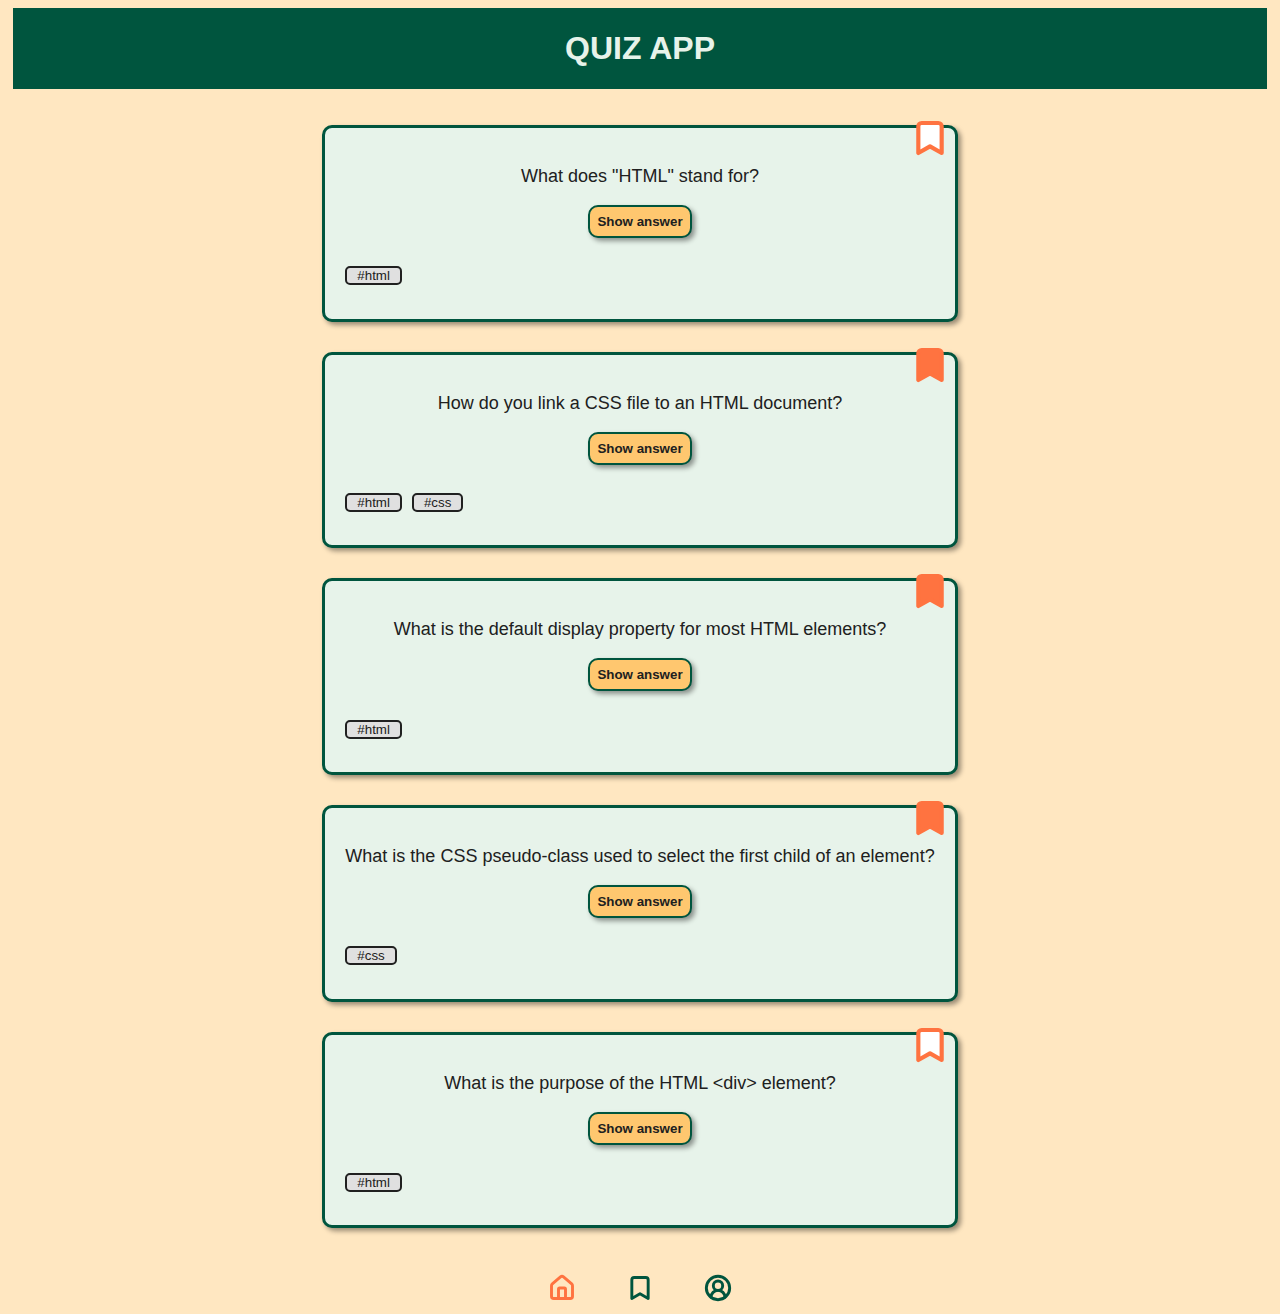
==== index.html @ 02921bba "it really works" ====
<!DOCTYPE html>
<html lang="en">
  <head>
    <meta charset="UTF-8" />
    <meta name="viewport" content="width=device-width, initial-scale=1.0" />
    <title>Recap-Project-1</title>
    <link rel="stylesheet" href="styles.css" />
  </head>
  <body>
    <header>
      <h1>Quiz App</h1>
    </header>

    <main class="main-content">
      <ul class="main-content__card-list">
        <li class="card">
          <p class="card__question">What does "HTML" stand for?</p>
          <button class="card__answer">Show answer</button>
          <p hidden class="card__solution">Hypertext Markup Language</p>
          <div class="card__tag">
            <p class="category">#html</p>
          </div>
          <svg
            class="card__bookmark"
            xmlns="http://www.w3.org/2000/svg"
            width="28"
            height="28"
            viewBox="0 0 24 24"
            fill="white"
            stroke="rgb(255, 115, 64)"
            stroke-width="2.5"
            stroke-linecap="round"
            stroke-linejoin="round"
            class="lucide lucide-bookmark"
          >
            <path d="m19 21-7-4-7 4V5a2 2 0 0 1 2-2h10a2 2 0 0 1 2 2v16z" />
          </svg>
        </li>
        <li class="card">
          <p class="card__question">
            How do you link a CSS file to an HTML document?
          </p>
          <button class="card__answer">Show answer</button>
          <p hidden class="card__solution">
            &lt;link rel="stylesheet" href="styles.css"&gt;
          </p>
          <div class="card__tag">
            <p class="category">#html</p>
            <p class="category">#css</p>
          </div>
          <svg
            class="card__bookmark"
            xmlns="http://www.w3.org/2000/svg"
            width="28"
            height="28"
            viewBox="0 0 24 24"
            fill="rgb(255, 115, 64)"
            stroke="rgb(255, 115, 64)"
            stroke-width="2.5"
            stroke-linecap="round"
            stroke-linejoin="round"
            class="lucide lucide-bookmark"
          >
            <path d="m19 21-7-4-7 4V5a2 2 0 0 1 2-2h10a2 2 0 0 1 2 2v16z" />
          </svg>
        </li>

        <li class="card">
          <p class="card__question">
            What is the default display property for most HTML elements?
          </p>
          <button class="card__answer">Show answer</button>
          <p hidden class="card__solution">block</p>
          <div class="card__tag">
            <p class="category">#html</p>
          </div>
          <svg
            class="card__bookmark"
            xmlns="http://www.w3.org/2000/svg"
            width="28"
            height="28"
            viewBox="0 0 24 24"
            fill="rgb(255, 115, 64)"
            stroke="rgb(255, 115, 64)"
            stroke-width="2.5"
            stroke-linecap="round"
            stroke-linejoin="round"
            class="lucide lucide-bookmark"
          >
            <path d="m19 21-7-4-7 4V5a2 2 0 0 1 2-2h10a2 2 0 0 1 2 2v16z" />
          </svg>
        </li>

        <li class="card">
          <p class="card__question">
            What is the CSS pseudo-class used to select the first child of an
            element?
          </p>
          <button class="card__answer">Show answer</button>
          <p hidden class="card__solution">:first-child</p>
          <div class="card__tag">
            <p class="category">#css</p>
          </div>
          <svg
            class="card__bookmark"
            xmlns="http://www.w3.org/2000/svg"
            width="28"
            height="28"
            viewBox="0 0 24 24"
            fill="rgb(255, 115, 64)"
            stroke="rgb(255, 115, 64)"
            stroke-width="2.5"
            stroke-linecap="round"
            stroke-linejoin="round"
            class="lucide lucide-bookmark"
          >
            <path d="m19 21-7-4-7 4V5a2 2 0 0 1 2-2h10a2 2 0 0 1 2 2v16z" />
          </svg>
        </li>
        <li class="card">
          <p class="card__question">
            What is the purpose of the HTML &lt;div&gt; element?
          </p>
          <button class="card__answer">Show answer</button>
          <p hidden class="card__solution">
            It is a container element used to group and style content together.
          </p>
          <div class="card__tag">
            <p class="category">#html</p>
          </div>
          <svg
            class="card__bookmark"
            xmlns="http://www.w3.org/2000/svg"
            width="28"
            height="28"
            viewBox="0 0 24 24"
            fill="white"
            stroke="rgb(255, 115, 64)"
            stroke-width="2.5"
            stroke-linecap="round"
            stroke-linejoin="round"
            class="lucide lucide-bookmark"
          >
            <path d="m19 21-7-4-7 4V5a2 2 0 0 1 2-2h10a2 2 0 0 1 2 2v16z" />
          </svg>
        </li>
      </ul>
    </main>

    <footer class="navbar">
      <a href="./index.html">
        <svg
          class="navbar__svg"
          xmlns="http://www.w3.org/2000/svg"
          width="28"
          height="28"
          viewBox="0 0 24 24"
          fill="none"
          stroke="rgb(255, 115, 64)"
          stroke-width="2.5"
          stroke-linecap="round"
          stroke-linejoin="round"
          class="lucide lucide-house"
        >
          <path d="M15 21v-8a1 1 0 0 0-1-1h-4a1 1 0 0 0-1 1v8" />
          <path
            d="M3 10a2 2 0 0 1 .709-1.528l7-5.999a2 2 0 0 1 2.582 0l7 5.999A2 2 0 0 1 21 10v9a2 2 0 0 1-2 2H5a2 2 0 0 1-2-2z"
          />
        </svg>
      </a>
      <a href="./bookmarks.html">
        <svg
          class="navbar__svg"
          xmlns="http://www.w3.org/2000/svg"
          width="28"
          height="28"
          viewBox="0 0 24 24"
          fill="none"
          stroke="#00553e"
          stroke-width="2.5"
          stroke-linecap="round"
          stroke-linejoin="round"
          class="lucide lucide-bookmark"
        >
          <path d="m19 21-7-4-7 4V5a2 2 0 0 1 2-2h10a2 2 0 0 1 2 2v16z" />
        </svg>
      </a>
      <a href="./profile2.html">
        <svg
          class="navbar__svg"
          xmlns="http://www.w3.org/2000/svg"
          width="28"
          height="28"
          viewBox="0 0 24 24"
          fill="none"
          stroke="#00553e"
          stroke-width="2.5"
          stroke-linecap="round"
          stroke-linejoin="round"
          class="lucide lucide-circle-user-round"
        >
          <path d="M18 20a6 6 0 0 0-12 0" />
          <circle cx="12" cy="10" r="4" />
          <circle cx="12" cy="12" r="10" />
        </svg>
      </a>
    </footer>
  </body>
</html>
---- styles.css ----
@import "./global.css";
@import "./components/navigation.css";
@import "./components/header.css";
@import "./components/card.css";
@import "./components/button.css";
@import "./components/profile.css";
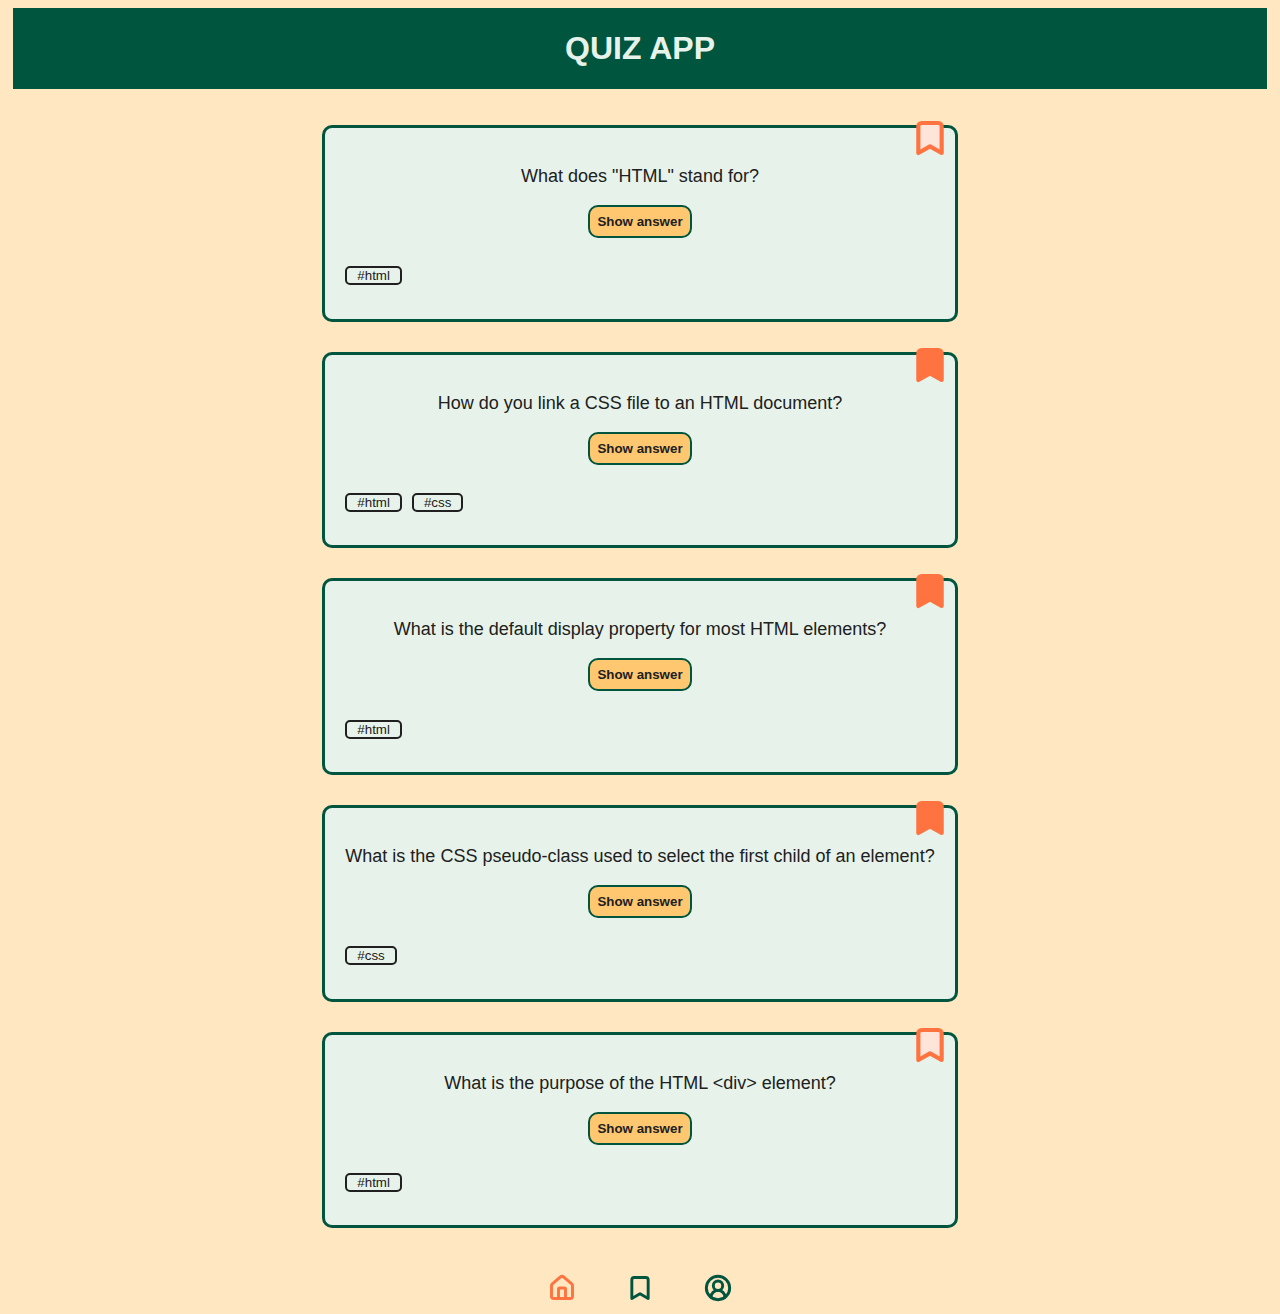
==== commit a4c1cbb4: "declare all colors with var" ====
--- a/index.html
+++ b/index.html
@@ -26,8 +26,8 @@
             width="28"
             height="28"
             viewBox="0 0 24 24"
-            fill="white"
-            stroke="rgb(255, 115, 64)"
+            fill="var(--complement-color-2)"
+            stroke="var(--complement-color-1)"
             stroke-width="2.5"
             stroke-linecap="round"
             stroke-linejoin="round"
@@ -54,8 +54,8 @@
             width="28"
             height="28"
             viewBox="0 0 24 24"
-            fill="rgb(255, 115, 64)"
-            stroke="rgb(255, 115, 64)"
+            fill="var(--complement-color-1)"
+            stroke="var(--complement-color-1)"
             stroke-width="2.5"
             stroke-linecap="round"
             stroke-linejoin="round"
@@ -80,8 +80,8 @@
             width="28"
             height="28"
             viewBox="0 0 24 24"
-            fill="rgb(255, 115, 64)"
-            stroke="rgb(255, 115, 64)"
+            fill="var(--complement-color-1)"
+            stroke="var(--complement-color-1)"
             stroke-width="2.5"
             stroke-linecap="round"
             stroke-linejoin="round"
@@ -107,8 +107,8 @@
             width="28"
             height="28"
             viewBox="0 0 24 24"
-            fill="rgb(255, 115, 64)"
-            stroke="rgb(255, 115, 64)"
+            fill="var(--complement-color-1)"
+            stroke="var(--complement-color-1)"
             stroke-width="2.5"
             stroke-linecap="round"
             stroke-linejoin="round"
@@ -134,8 +134,8 @@
             width="28"
             height="28"
             viewBox="0 0 24 24"
-            fill="white"
-            stroke="rgb(255, 115, 64)"
+            fill="var(--complement-color-2)"
+            stroke="var(--complement-color-1)"
             stroke-width="2.5"
             stroke-linecap="round"
             stroke-linejoin="round"
@@ -156,7 +156,7 @@
           height="28"
           viewBox="0 0 24 24"
           fill="none"
-          stroke="rgb(255, 115, 64)"
+          stroke="var(--complement-color-1)"
           stroke-width="2.5"
           stroke-linecap="round"
           stroke-linejoin="round"
@@ -176,7 +176,7 @@
           height="28"
           viewBox="0 0 24 24"
           fill="none"
-          stroke="#00553e"
+          stroke="var(--main-color)"
           stroke-width="2.5"
           stroke-linecap="round"
           stroke-linejoin="round"
@@ -185,7 +185,7 @@
           <path d="m19 21-7-4-7 4V5a2 2 0 0 1 2-2h10a2 2 0 0 1 2 2v16z" />
         </svg>
       </a>
-      <a href="./profile2.html">
+      <a href="./profile.html">
         <svg
           class="navbar__svg"
           xmlns="http://www.w3.org/2000/svg"
@@ -193,7 +193,7 @@
           height="28"
           viewBox="0 0 24 24"
           fill="none"
-          stroke="#00553e"
+          stroke="var(--main-color)"
           stroke-width="2.5"
           stroke-linecap="round"
           stroke-linejoin="round"
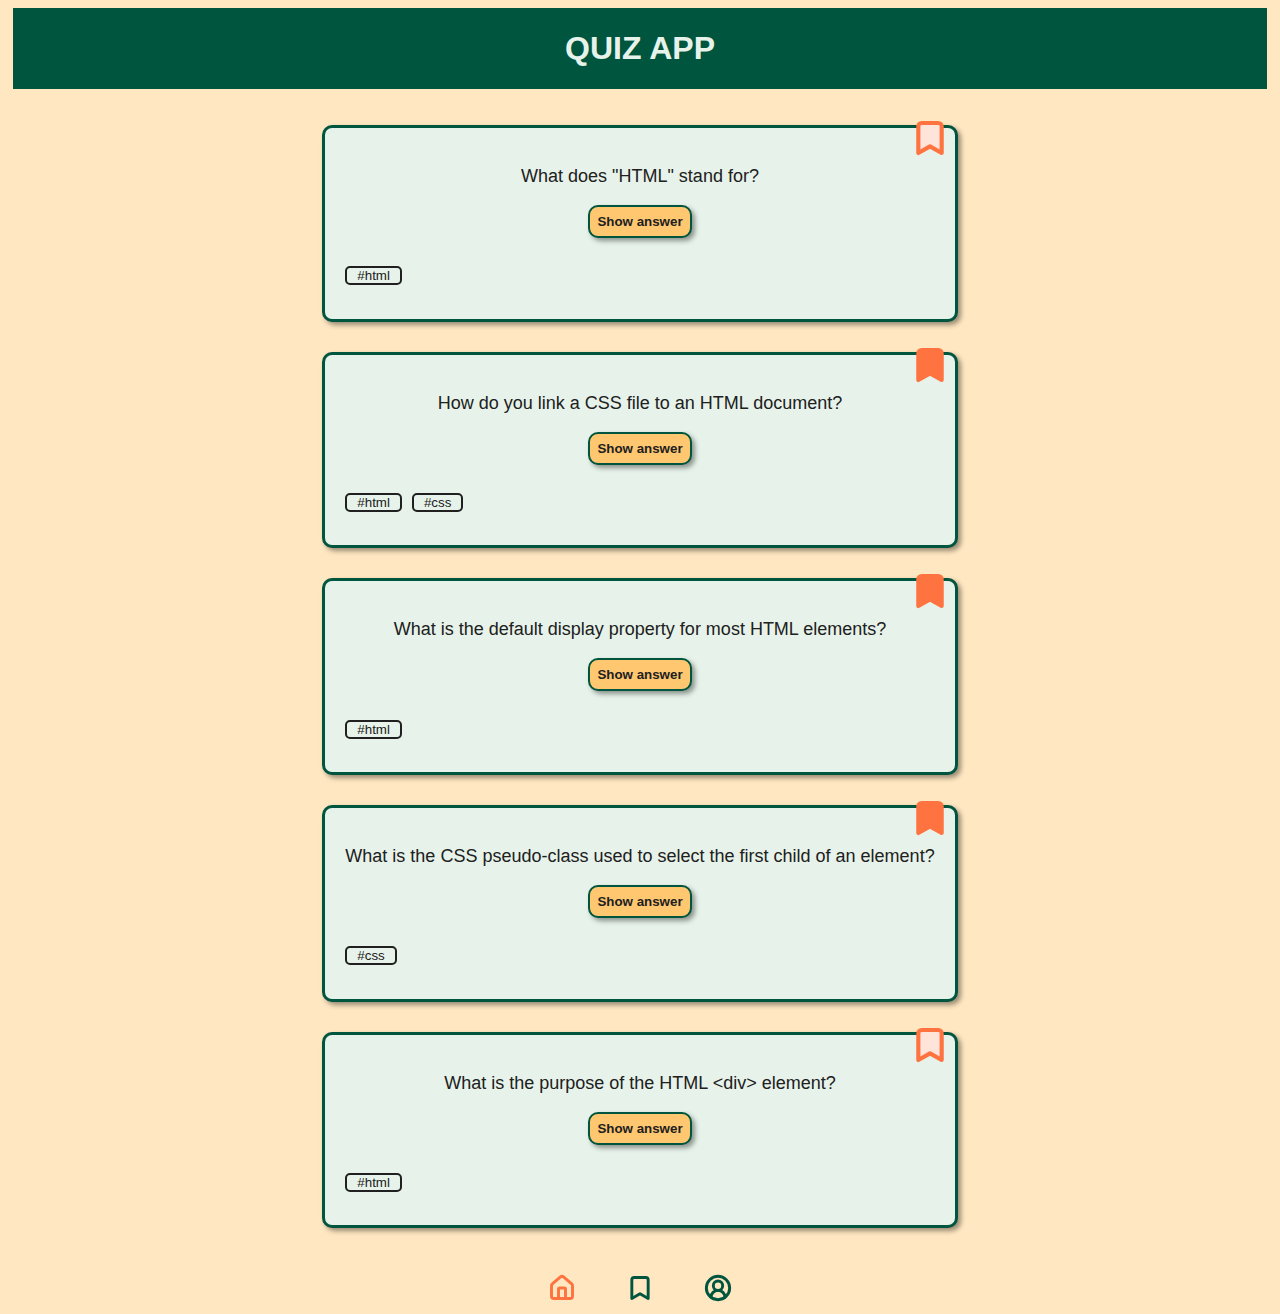
==== commit 262ddb44: "structure code" ====
--- a/index.html
+++ b/index.html
@@ -12,13 +12,13 @@
     </header>
 
     <main class="main-content">
-      <ul class="main-content__card-list">
+      <ul class="card-list">
         <li class="card">
           <p class="card__question">What does "HTML" stand for?</p>
-          <button class="card__answer">Show answer</button>
+          <button class="button">Show answer</button>
           <p hidden class="card__solution">Hypertext Markup Language</p>
           <div class="card__tag">
-            <p class="category">#html</p>
+            <p class="card__tag-category">#html</p>
           </div>
           <svg
             class="card__bookmark"
@@ -31,7 +31,6 @@
             stroke-width="2.5"
             stroke-linecap="round"
             stroke-linejoin="round"
-            class="lucide lucide-bookmark"
           >
             <path d="m19 21-7-4-7 4V5a2 2 0 0 1 2-2h10a2 2 0 0 1 2 2v16z" />
           </svg>
@@ -40,13 +39,13 @@
           <p class="card__question">
             How do you link a CSS file to an HTML document?
           </p>
-          <button class="card__answer">Show answer</button>
+          <button class="button">Show answer</button>
           <p hidden class="card__solution">
             &lt;link rel="stylesheet" href="styles.css"&gt;
           </p>
           <div class="card__tag">
-            <p class="category">#html</p>
-            <p class="category">#css</p>
+            <p class="card__tag-category">#html</p>
+            <p class="card__tag-category">#css</p>
           </div>
           <svg
             class="card__bookmark"
@@ -59,7 +58,6 @@
             stroke-width="2.5"
             stroke-linecap="round"
             stroke-linejoin="round"
-            class="lucide lucide-bookmark"
           >
             <path d="m19 21-7-4-7 4V5a2 2 0 0 1 2-2h10a2 2 0 0 1 2 2v16z" />
           </svg>
@@ -69,10 +67,10 @@
           <p class="card__question">
             What is the default display property for most HTML elements?
           </p>
-          <button class="card__answer">Show answer</button>
+          <button class="button">Show answer</button>
           <p hidden class="card__solution">block</p>
           <div class="card__tag">
-            <p class="category">#html</p>
+            <p class="card__tag-category">#html</p>
           </div>
           <svg
             class="card__bookmark"
@@ -85,7 +83,6 @@
             stroke-width="2.5"
             stroke-linecap="round"
             stroke-linejoin="round"
-            class="lucide lucide-bookmark"
           >
             <path d="m19 21-7-4-7 4V5a2 2 0 0 1 2-2h10a2 2 0 0 1 2 2v16z" />
           </svg>
@@ -96,10 +93,10 @@
             What is the CSS pseudo-class used to select the first child of an
             element?
           </p>
-          <button class="card__answer">Show answer</button>
+          <button class="button">Show answer</button>
           <p hidden class="card__solution">:first-child</p>
           <div class="card__tag">
-            <p class="category">#css</p>
+            <p class="card__tag-category">#css</p>
           </div>
           <svg
             class="card__bookmark"
@@ -112,7 +109,6 @@
             stroke-width="2.5"
             stroke-linecap="round"
             stroke-linejoin="round"
-            class="lucide lucide-bookmark"
           >
             <path d="m19 21-7-4-7 4V5a2 2 0 0 1 2-2h10a2 2 0 0 1 2 2v16z" />
           </svg>
@@ -121,12 +117,12 @@
           <p class="card__question">
             What is the purpose of the HTML &lt;div&gt; element?
           </p>
-          <button class="card__answer">Show answer</button>
+          <button class="button">Show answer</button>
           <p hidden class="card__solution">
             It is a container element used to group and style content together.
           </p>
           <div class="card__tag">
-            <p class="category">#html</p>
+            <p class="card__tag-category">#html</p>
           </div>
           <svg
             class="card__bookmark"
@@ -139,7 +135,6 @@
             stroke-width="2.5"
             stroke-linecap="round"
             stroke-linejoin="round"
-            class="lucide lucide-bookmark"
           >
             <path d="m19 21-7-4-7 4V5a2 2 0 0 1 2-2h10a2 2 0 0 1 2 2v16z" />
           </svg>
@@ -160,7 +155,6 @@
           stroke-width="2.5"
           stroke-linecap="round"
           stroke-linejoin="round"
-          class="lucide lucide-house"
         >
           <path d="M15 21v-8a1 1 0 0 0-1-1h-4a1 1 0 0 0-1 1v8" />
           <path
@@ -180,7 +174,6 @@
           stroke-width="2.5"
           stroke-linecap="round"
           stroke-linejoin="round"
-          class="lucide lucide-bookmark"
         >
           <path d="m19 21-7-4-7 4V5a2 2 0 0 1 2-2h10a2 2 0 0 1 2 2v16z" />
         </svg>
@@ -197,7 +190,6 @@
           stroke-width="2.5"
           stroke-linecap="round"
           stroke-linejoin="round"
-          class="lucide lucide-circle-user-round"
         >
           <path d="M18 20a6 6 0 0 0-12 0" />
           <circle cx="12" cy="10" r="4" />
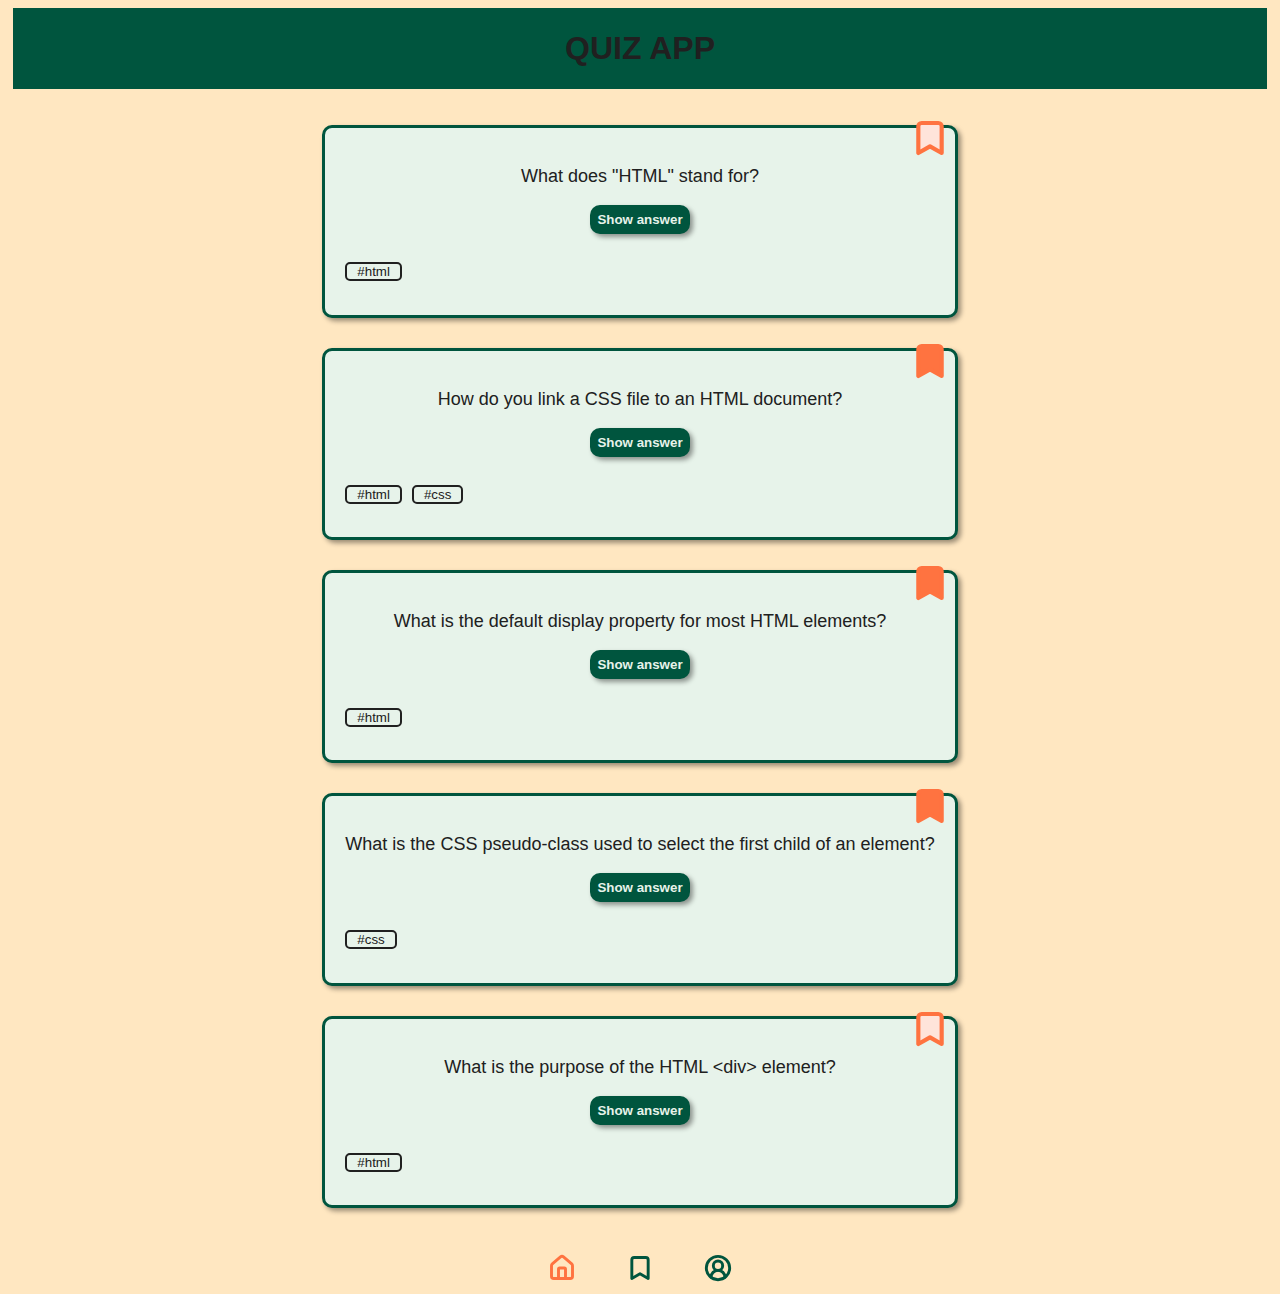
==== commit 7d0eccb7: "add toggle bookmark" ====
--- a/index.html
+++ b/index.html
@@ -22,6 +22,7 @@
           </div>
           <svg
             class="card__bookmark"
+            data-js="card__bookmark"
             xmlns="http://www.w3.org/2000/svg"
             width="28"
             height="28"
@@ -197,5 +198,6 @@
         </svg>
       </a>
     </footer>
+    <script src="toggle.js"></script>
   </body>
 </html>
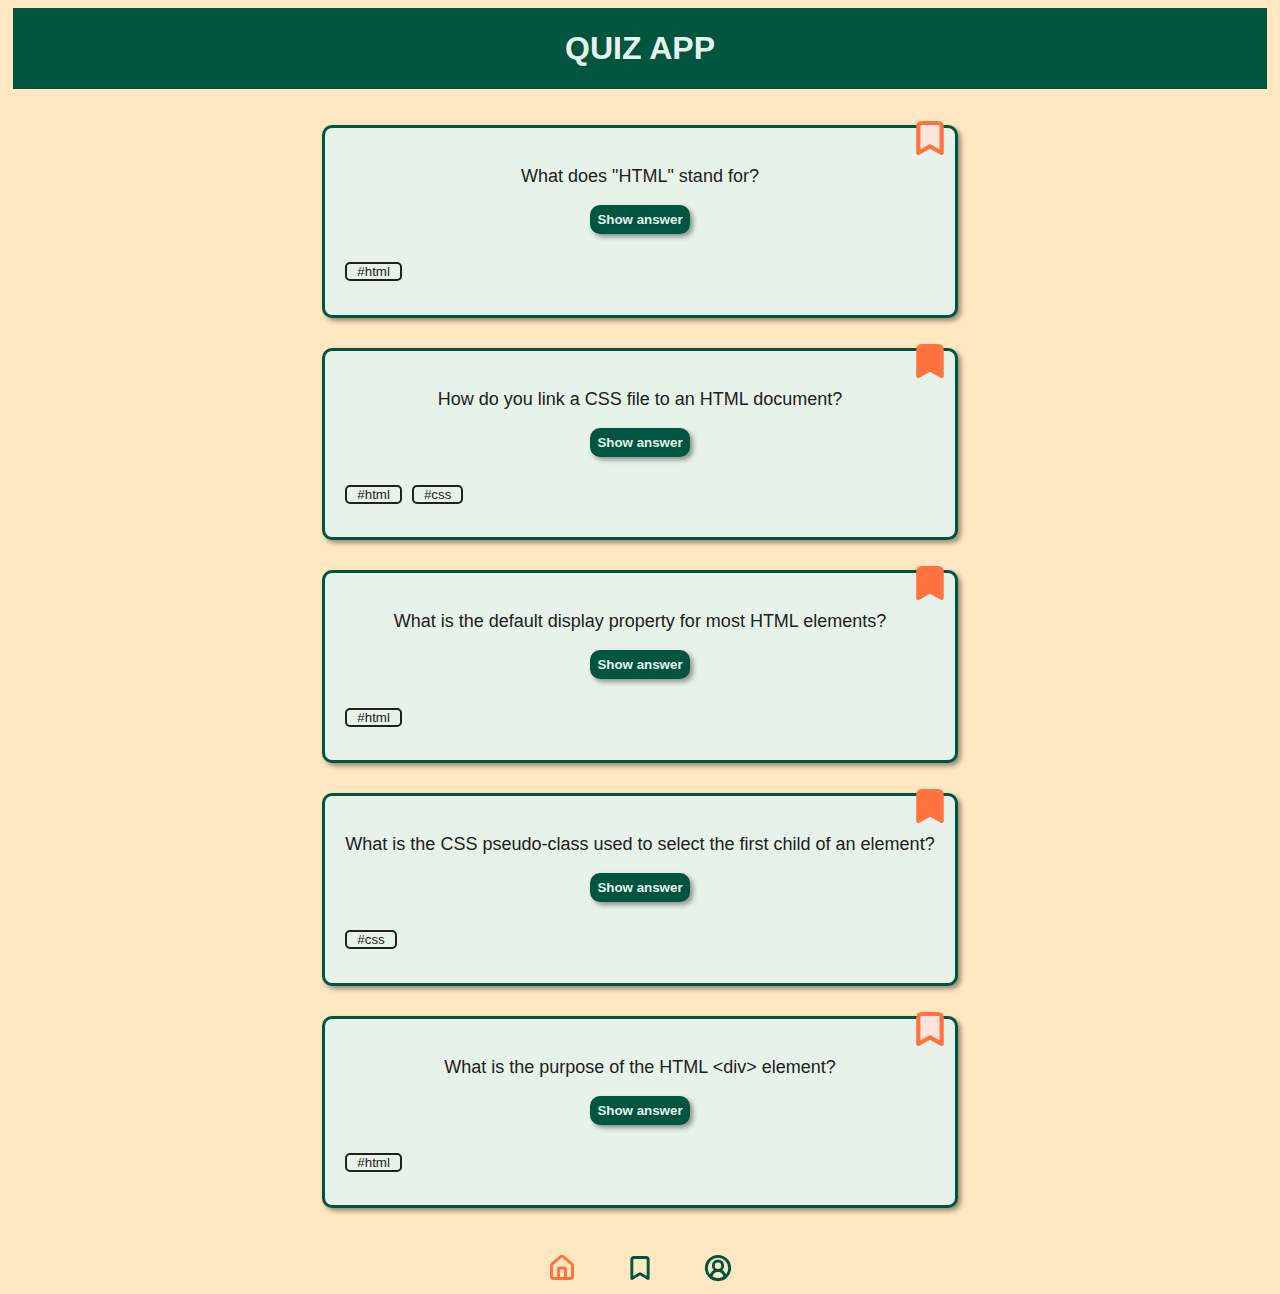
==== commit ccdaaf08: "add toggle solution" ====
--- a/index.html
+++ b/index.html
@@ -15,8 +15,10 @@
       <ul class="card-list">
         <li class="card">
           <p class="card__question">What does "HTML" stand for?</p>
-          <button class="button">Show answer</button>
-          <p hidden class="card__solution">Hypertext Markup Language</p>
+          <button class="button" data-js="button">Show answer</button>
+          <p hidden class="card__solution" data-js="solution">
+            Hypertext Markup Language
+          </p>
           <div class="card__tag">
             <p class="card__tag-category">#html</p>
           </div>
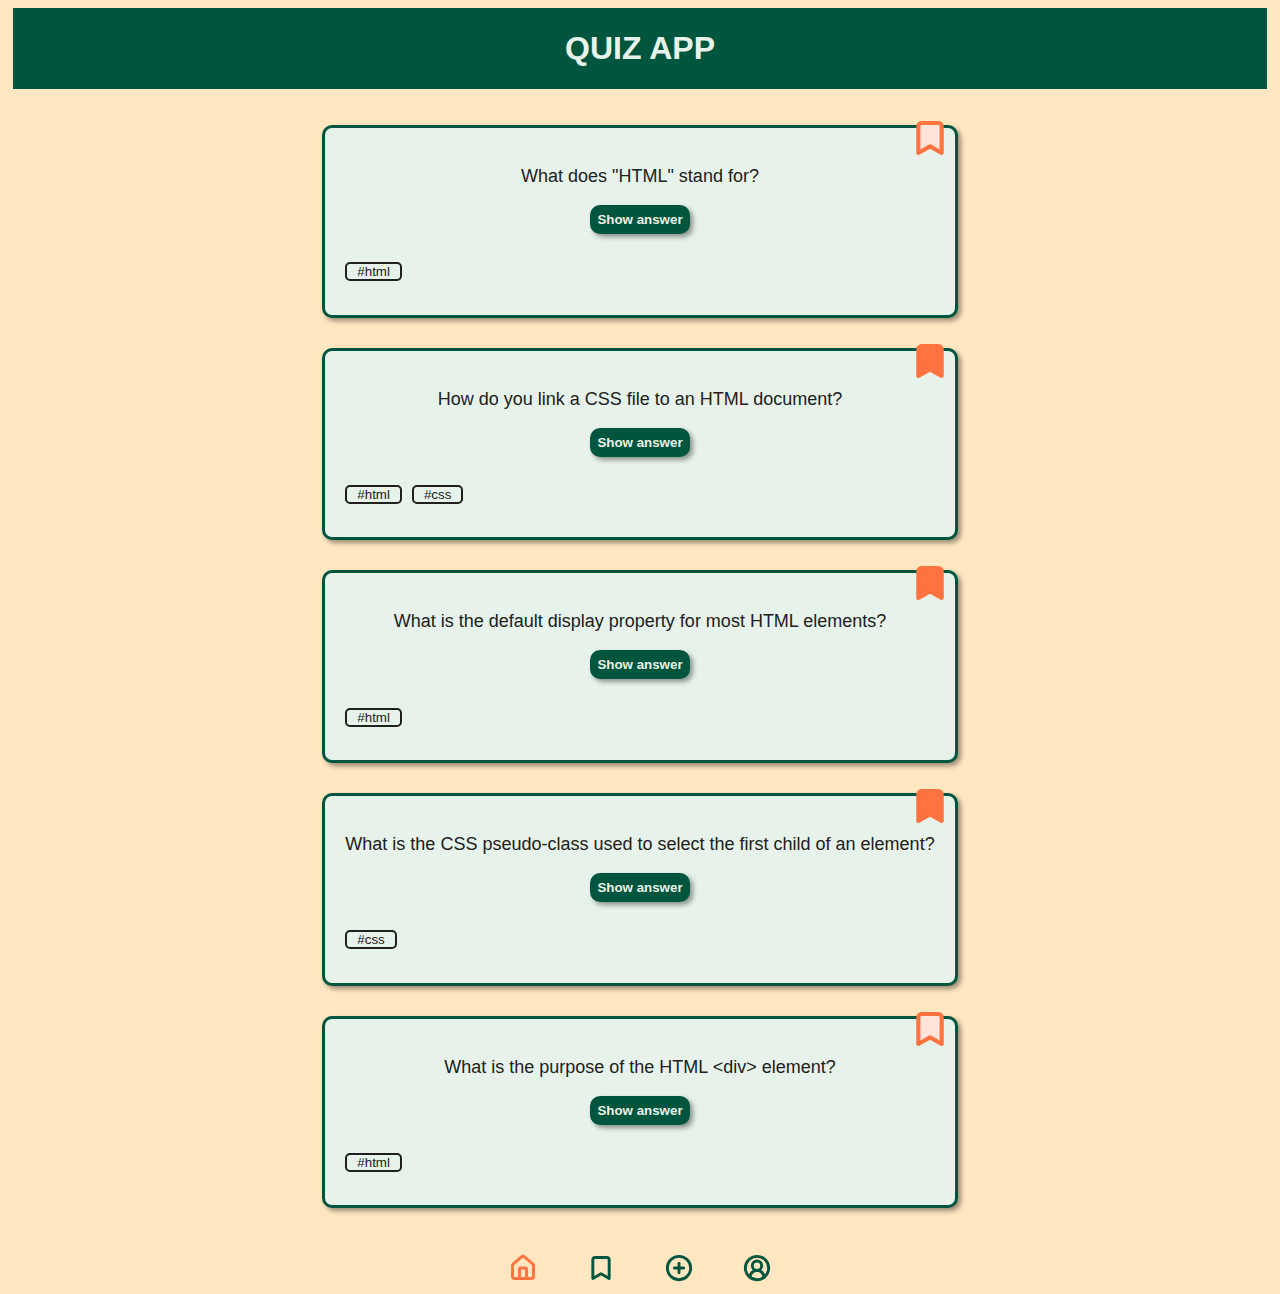
==== commit ea4ae25c: "add navbar and form" ====
--- a/index.html
+++ b/index.html
@@ -181,6 +181,24 @@
           <path d="m19 21-7-4-7 4V5a2 2 0 0 1 2-2h10a2 2 0 0 1 2 2v16z" />
         </svg>
       </a>
+      <a href="./add-card.html">
+        <svg
+          class="navbar__svg"
+          xmlns="http://www.w3.org/2000/svg"
+          width="28"
+          height="28"
+          viewBox="0 0 24 24"
+          fill="none"
+          stroke="var(--main-color)"
+          stroke-width="2.5"
+          stroke-linecap="round"
+          stroke-linejoin="round"
+        >
+          <circle cx="12" cy="12" r="10" />
+          <path d="M8 12h8" />
+          <path d="M12 8v8" />
+        </svg>
+      </a>
       <a href="./profile.html">
         <svg
           class="navbar__svg"
--- a/styles.css
+++ b/styles.css
@@ -4,3 +4,4 @@
 @import "./components/card.css";
 @import "./components/button.css";
 @import "./components/profile.css";
+@import "./components/form.css";
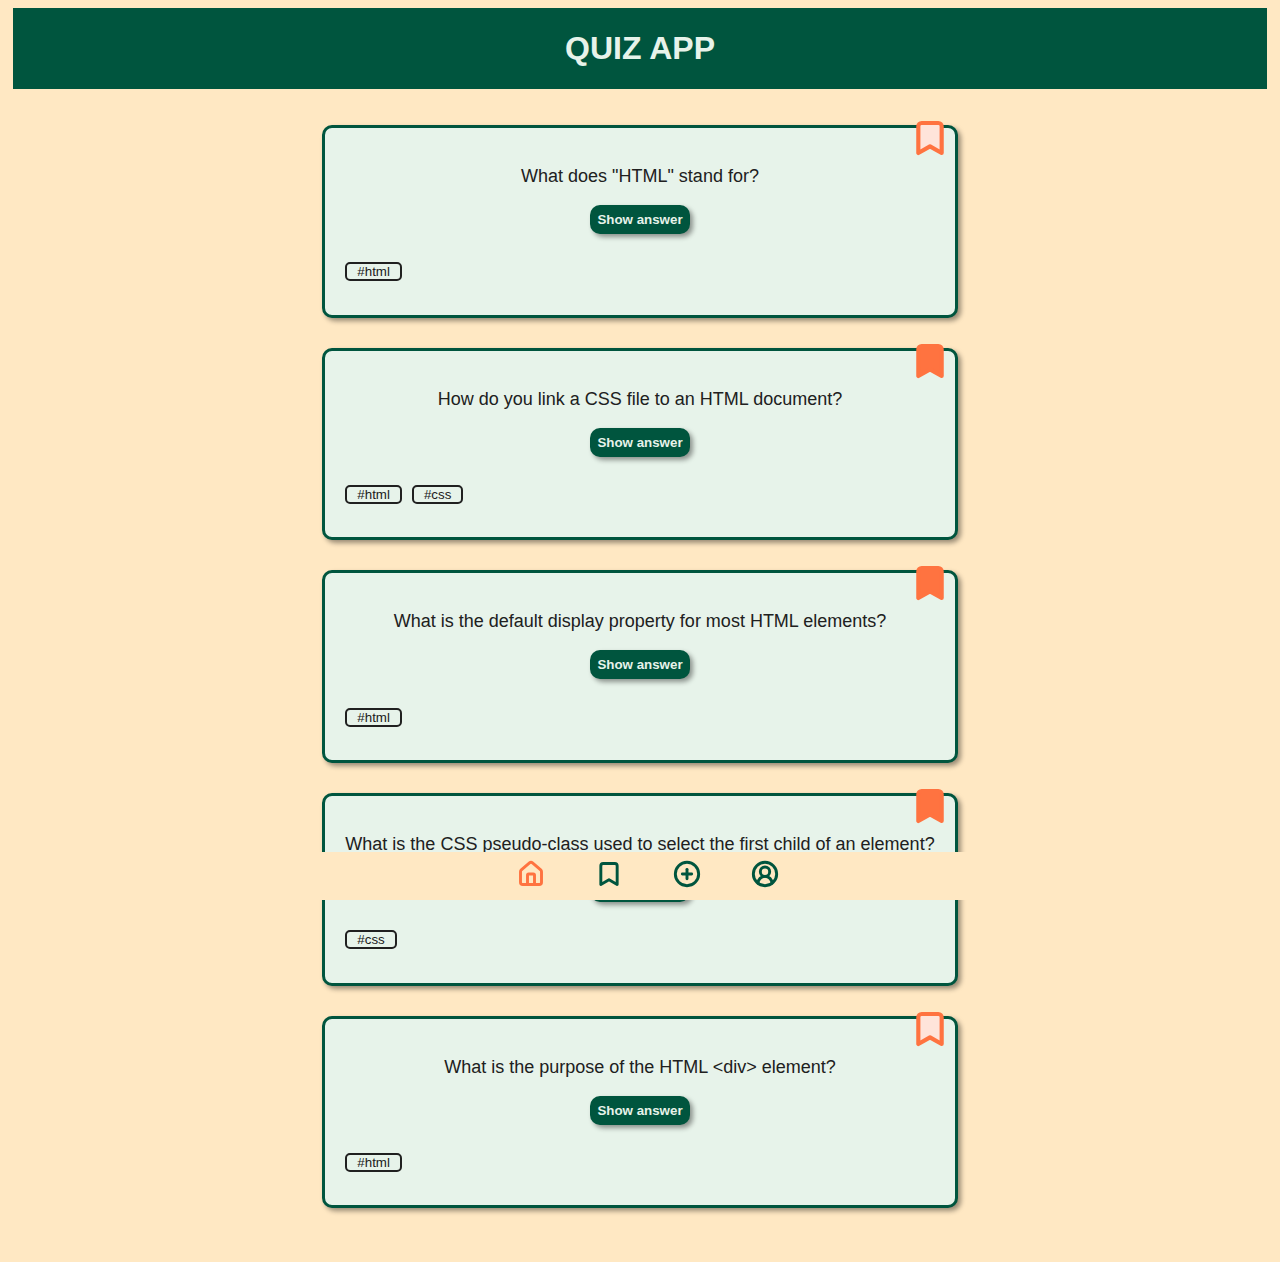
==== commit cee61fff: "fix navbar to bottom" ====
--- a/index.html
+++ b/index.html
@@ -7,6 +7,7 @@
     <link rel="stylesheet" href="styles.css" />
   </head>
   <body>
+    <script src="js/toggle.js" defer></script>
     <header>
       <h1>Quiz App</h1>
     </header>
@@ -218,6 +219,5 @@
         </svg>
       </a>
     </footer>
-    <script src="toggle.js"></script>
   </body>
 </html>
